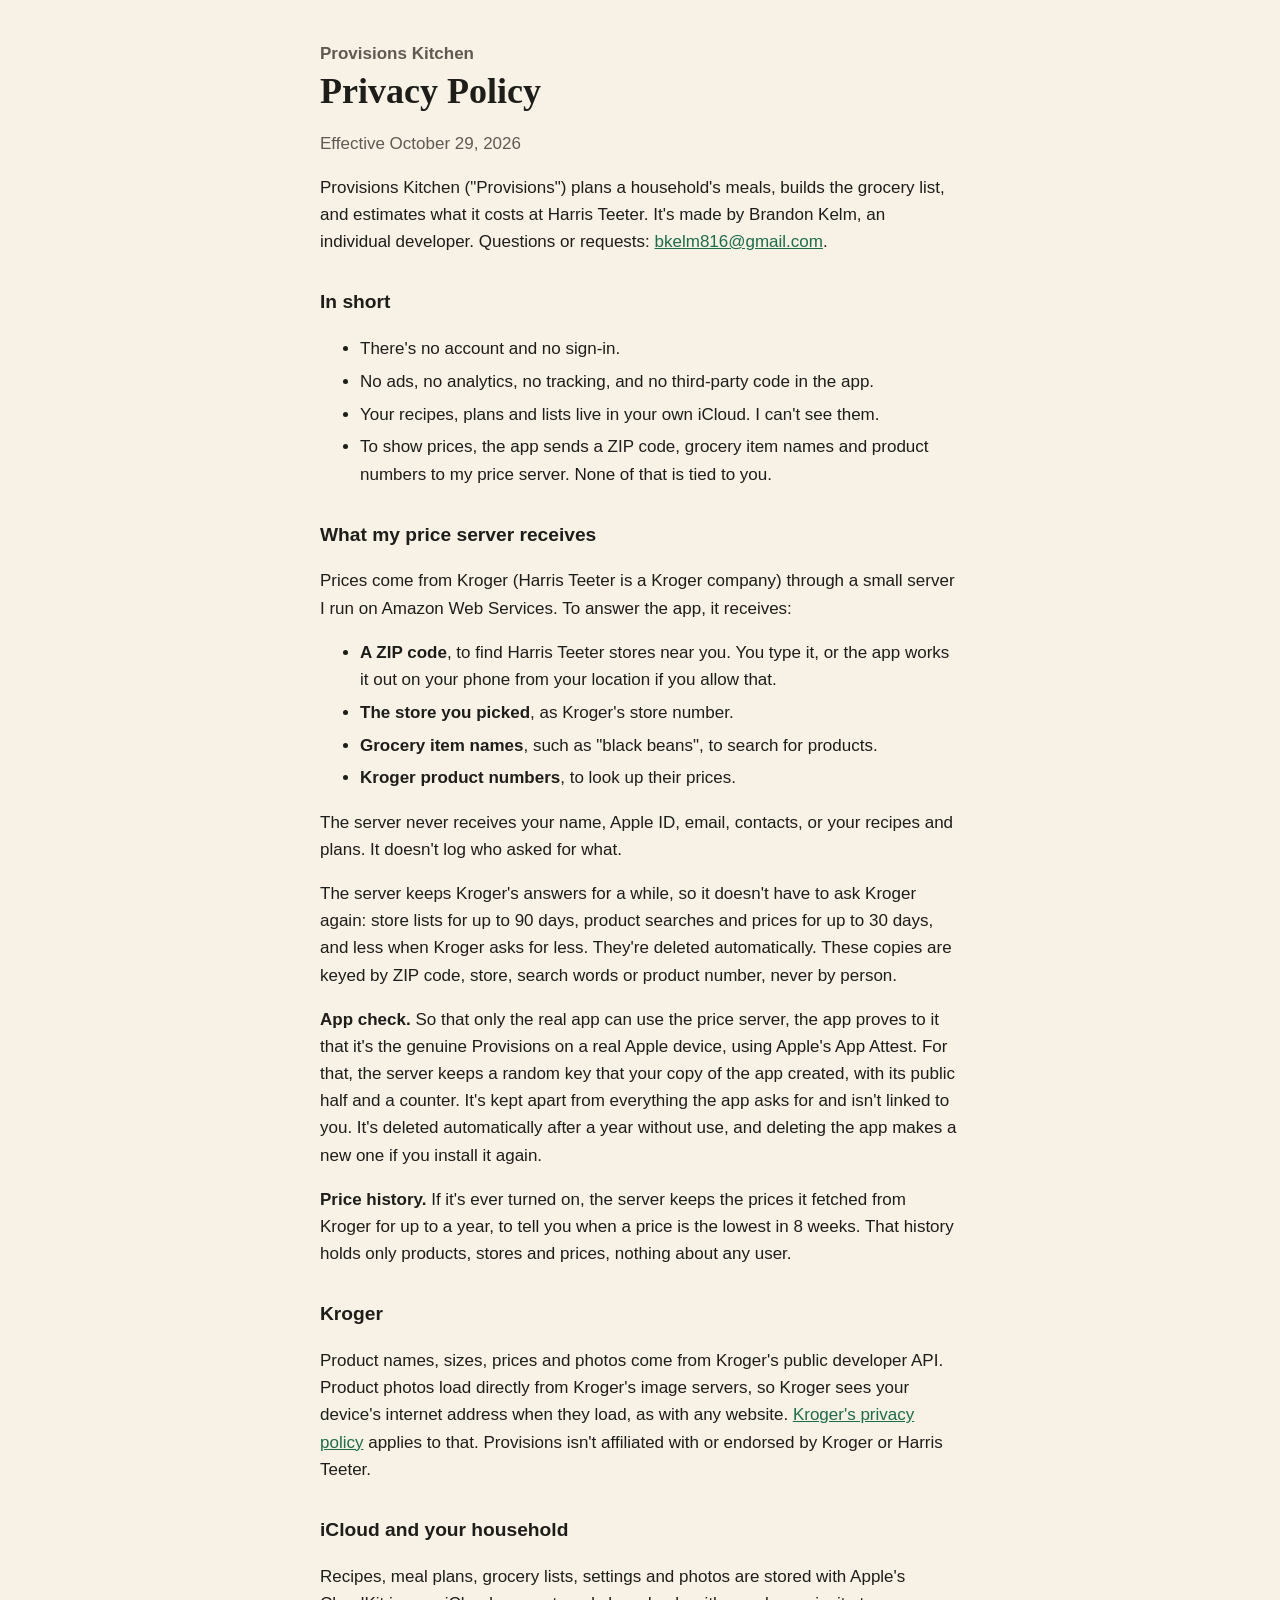
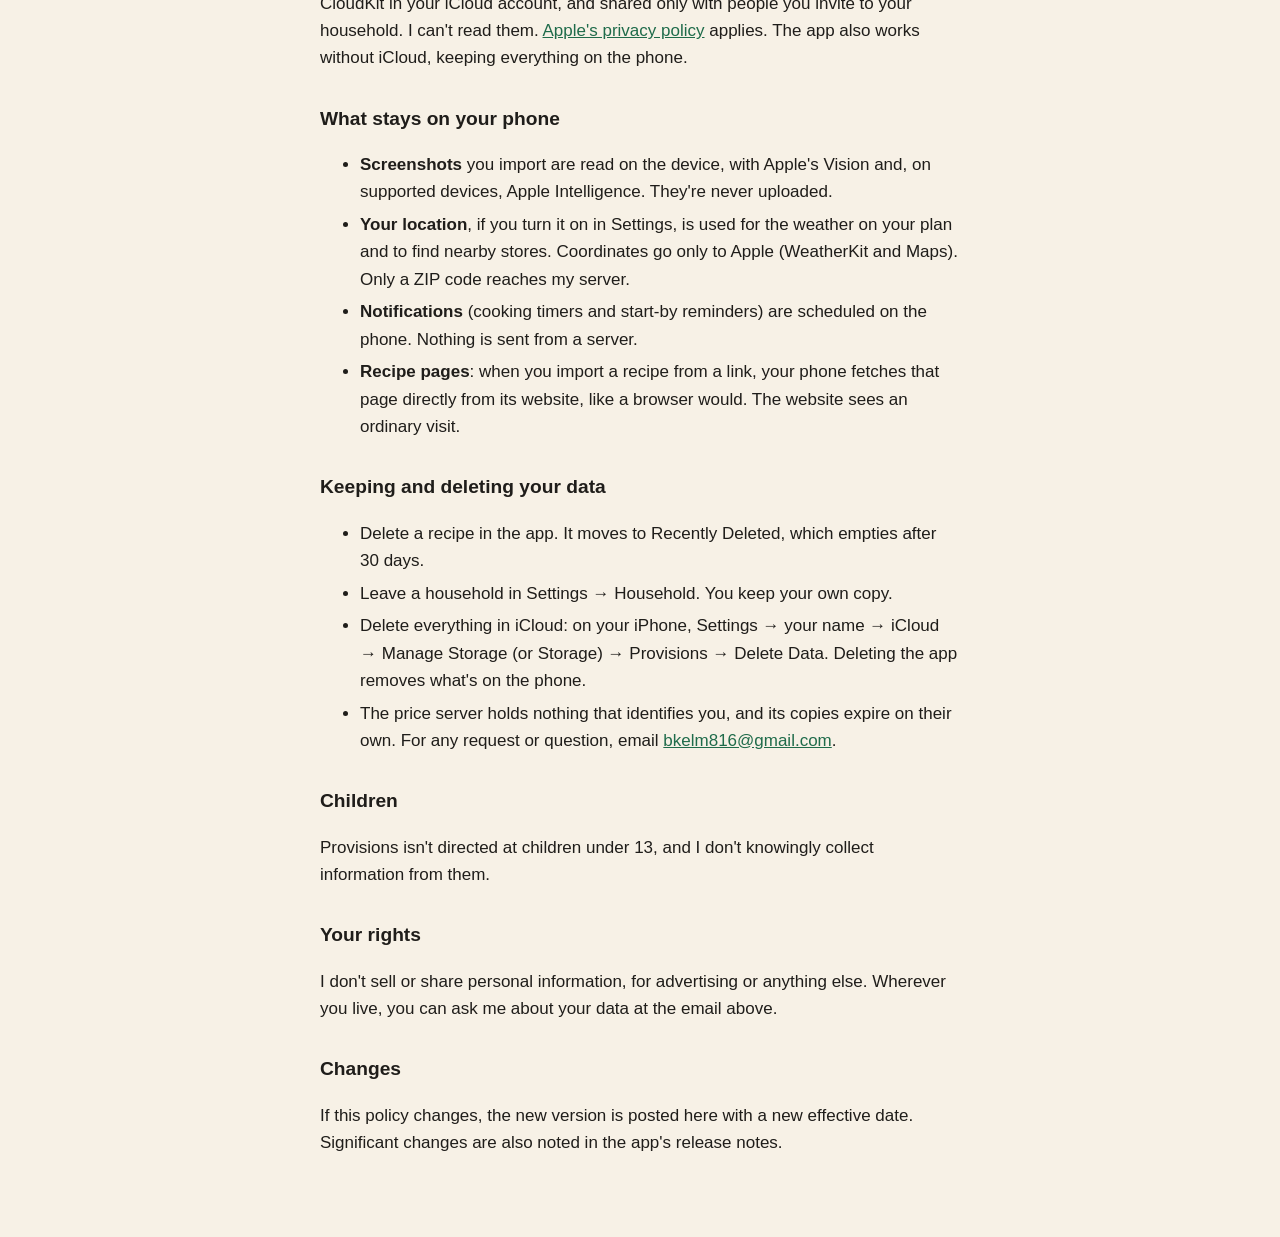
==== privacy/index.html @ fa4a28cb "Privacy policy and support pages Co-Authored-By: Claude Opus 5.5 <noreply@anthropic.com>" ====
<!doctype html>
<html lang="en">
<head>
<meta charset="utf-8">
<meta name="viewport" content="width=device-width, initial-scale=1">
<title>Privacy Policy · Provisions Kitchen</title>
<link rel="stylesheet" href="../style.css">
</head>
<body>
<main>
<p class="app"><a href="../support/">Provisions Kitchen</a></p>
<h1>Privacy Policy</h1>
<p class="meta">Effective October 29, 2026</p>

<p>Provisions Kitchen ("Provisions") plans a household's meals, builds the grocery list, and estimates what it costs at Harris Teeter. It's made by Brandon Kelm, an individual developer. Questions or requests: <a href="mailto:bkelm816@gmail.com">bkelm816@gmail.com</a>.</p>

<h2>In short</h2>
<ul>
<li>There's no account and no sign-in.</li>
<li>No ads, no analytics, no tracking, and no third-party code in the app.</li>
<li>Your recipes, plans and lists live in your own iCloud. I can't see them.</li>
<li>To show prices, the app sends a ZIP code, grocery item names and product numbers to my price server. None of that is tied to you.</li>
</ul>

<h2>What my price server receives</h2>
<p>Prices come from Kroger (Harris Teeter is a Kroger company) through a small server I run on Amazon Web Services. To answer the app, it receives:</p>
<ul>
<li><strong>A ZIP code</strong>, to find Harris Teeter stores near you. You type it, or the app works it out on your phone from your location if you allow that.</li>
<li><strong>The store you picked</strong>, as Kroger's store number.</li>
<li><strong>Grocery item names</strong>, such as "black beans", to search for products.</li>
<li><strong>Kroger product numbers</strong>, to look up their prices.</li>
</ul>
<p>The server never receives your name, Apple ID, email, contacts, or your recipes and plans. It doesn't log who asked for what.</p>
<p>The server keeps Kroger's answers for a while, so it doesn't have to ask Kroger again: store lists for up to 90 days, product searches and prices for up to 30 days, and less when Kroger asks for less. They're deleted automatically. These copies are keyed by ZIP code, store, search words or product number, never by person.</p>
<p><strong>App check.</strong> So that only the real app can use the price server, the app proves to it that it's the genuine Provisions on a real Apple device, using Apple's App Attest. For that, the server keeps a random key that your copy of the app created, with its public half and a counter. It's kept apart from everything the app asks for and isn't linked to you. It's deleted automatically after a year without use, and deleting the app makes a new one if you install it again.</p>
<p><strong>Price history.</strong> If it's ever turned on, the server keeps the prices it fetched from Kroger for up to a year, to tell you when a price is the lowest in 8 weeks. That history holds only products, stores and prices, nothing about any user.</p>

<h2>Kroger</h2>
<p>Product names, sizes, prices and photos come from Kroger's public developer API. Product photos load directly from Kroger's image servers, so Kroger sees your device's internet address when they load, as with any website. <a href="https://www.kroger.com/i/privacy-policy">Kroger's privacy policy</a> applies to that. Provisions isn't affiliated with or endorsed by Kroger or Harris Teeter.</p>

<h2>iCloud and your household</h2>
<p>Recipes, meal plans, grocery lists, settings and photos are stored with Apple's CloudKit in your iCloud account, and shared only with people you invite to your household. I can't read them. <a href="https://www.apple.com/legal/privacy/">Apple's privacy policy</a> applies. The app also works without iCloud, keeping everything on the phone.</p>

<h2>What stays on your phone</h2>
<ul>
<li><strong>Screenshots</strong> you import are read on the device, with Apple's Vision and, on supported devices, Apple Intelligence. They're never uploaded.</li>
<li><strong>Your location</strong>, if you turn it on in Settings, is used for the weather on your plan and to find nearby stores. Coordinates go only to Apple (WeatherKit and Maps). Only a ZIP code reaches my server.</li>
<li><strong>Notifications</strong> (cooking timers and start-by reminders) are scheduled on the phone. Nothing is sent from a server.</li>
<li><strong>Recipe pages</strong>: when you import a recipe from a link, your phone fetches that page directly from its website, like a browser would. The website sees an ordinary visit.</li>
</ul>

<h2>Keeping and deleting your data</h2>
<ul>
<li>Delete a recipe in the app. It moves to Recently Deleted, which empties after 30 days.</li>
<li>Leave a household in Settings → Household. You keep your own copy.</li>
<li>Delete everything in iCloud: on your iPhone, Settings → your name → iCloud → Manage Storage (or Storage) → Provisions → Delete Data. Deleting the app removes what's on the phone.</li>
<li>The price server holds nothing that identifies you, and its copies expire on their own. For any request or question, email <a href="mailto:bkelm816@gmail.com">bkelm816@gmail.com</a>.</li>
</ul>

<h2>Children</h2>
<p>Provisions isn't directed at children under 13, and I don't knowingly collect information from them.</p>

<h2>Your rights</h2>
<p>I don't sell or share personal information, for advertising or anything else. Wherever you live, you can ask me about your data at the email above.</p>

<h2>Changes</h2>
<p>If this policy changes, the new version is posted here with a new effective date. Significant changes are also noted in the app's release notes.</p>
</main>
</body>
</html>
---- style.css ----
:root {
  --paper: #f7f1e6;
  --ink: #1f1d1a;
  --muted: #5f5a52;
  --accent: #1f6b4a;
  color-scheme: light dark;
}

@media (prefers-color-scheme: dark) {
  :root {
    --paper: #1c1a17;
    --ink: #f2ede4;
    --muted: #b3ab9f;
    --accent: #6fcf9f;
  }
}

body {
  margin: 0;
  background: var(--paper);
  color: var(--ink);
  font: 1.0625rem/1.6 -apple-system, BlinkMacSystemFont, "Helvetica Neue", sans-serif;
}

main {
  max-width: 40rem;
  margin: 0 auto;
  padding: 2.5rem 1rem 4rem;
}

h1 {
  font-family: "New York", Georgia, serif;
  font-size: 2.25rem;
  line-height: 1.15;
  margin: 0.25rem 0 0.5rem;
}

h2 {
  font-size: 1.2rem;
  margin: 2rem 0 0.5rem;
}

a {
  color: var(--accent);
}

li + li {
  margin-top: 0.35rem;
}

.app {
  margin: 0;
  color: var(--muted);
  font-weight: 600;
}

.app a {
  color: inherit;
  text-decoration: none;
}

.meta {
  color: var(--muted);
}
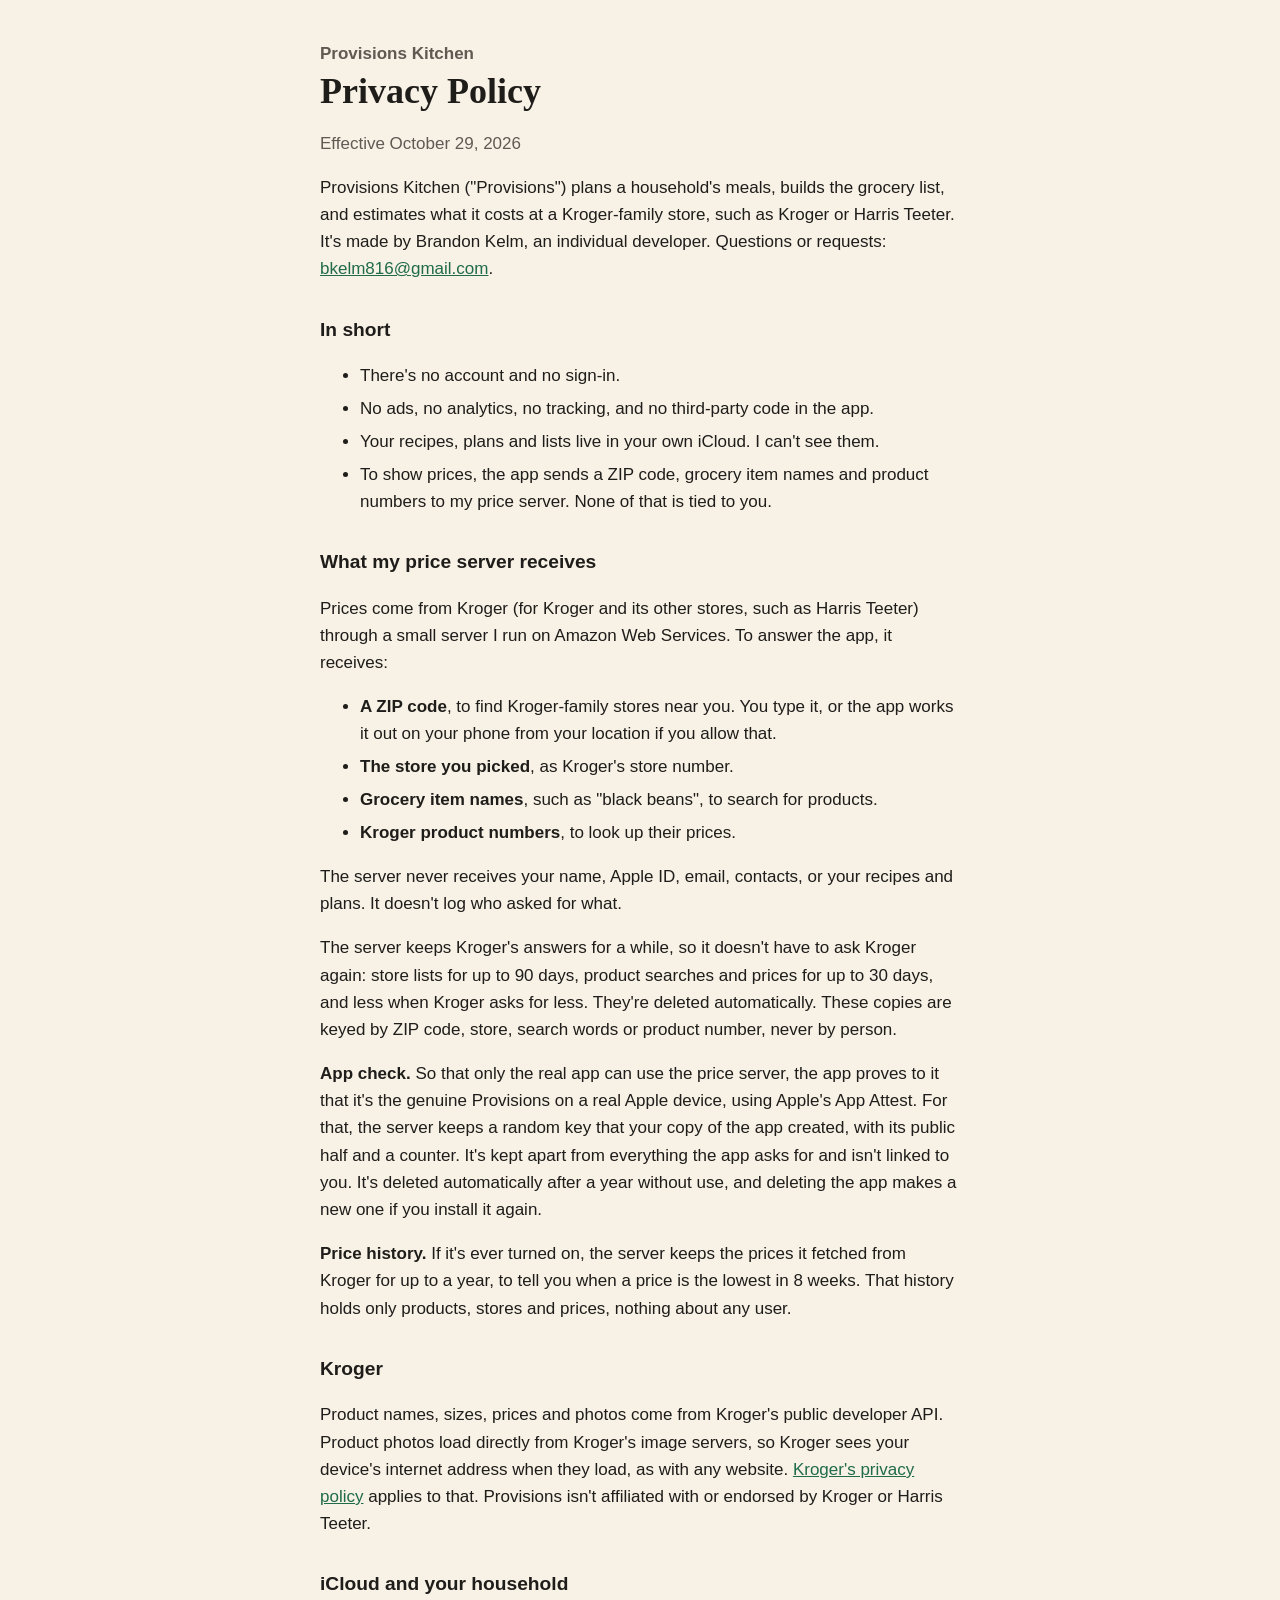
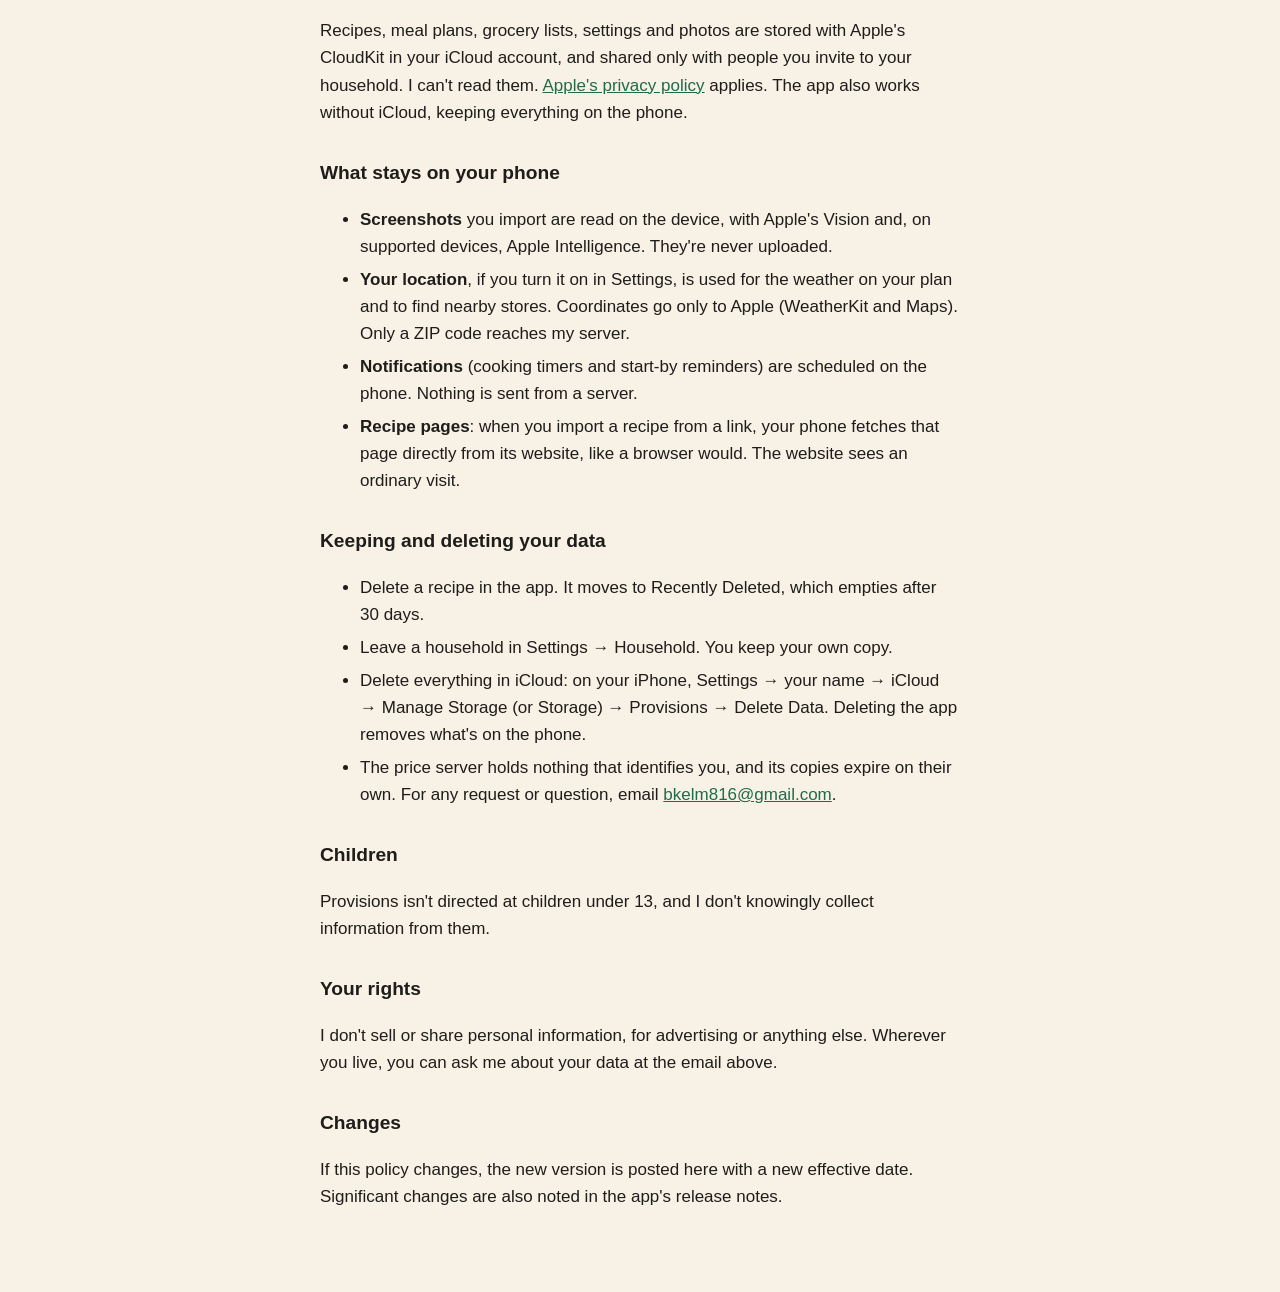
==== commit 030a1ec8: "Prices at every Kroger-family store, not only Harris Teeter Co-Authored-By: Claude Opus 5.5 <noreply" ====
--- a/privacy/index.html
+++ b/privacy/index.html
@@ -12,7 +12,7 @@
 <h1>Privacy Policy</h1>
 <p class="meta">Effective October 29, 2026</p>
 
-<p>Provisions Kitchen ("Provisions") plans a household's meals, builds the grocery list, and estimates what it costs at Harris Teeter. It's made by Brandon Kelm, an individual developer. Questions or requests: <a href="mailto:bkelm816@gmail.com">bkelm816@gmail.com</a>.</p>
+<p>Provisions Kitchen ("Provisions") plans a household's meals, builds the grocery list, and estimates what it costs at a Kroger-family store, such as Kroger or Harris Teeter. It's made by Brandon Kelm, an individual developer. Questions or requests: <a href="mailto:bkelm816@gmail.com">bkelm816@gmail.com</a>.</p>
 
 <h2>In short</h2>
 <ul>
@@ -23,9 +23,9 @@
 </ul>
 
 <h2>What my price server receives</h2>
-<p>Prices come from Kroger (Harris Teeter is a Kroger company) through a small server I run on Amazon Web Services. To answer the app, it receives:</p>
+<p>Prices come from Kroger (for Kroger and its other stores, such as Harris Teeter) through a small server I run on Amazon Web Services. To answer the app, it receives:</p>
 <ul>
-<li><strong>A ZIP code</strong>, to find Harris Teeter stores near you. You type it, or the app works it out on your phone from your location if you allow that.</li>
+<li><strong>A ZIP code</strong>, to find Kroger-family stores near you. You type it, or the app works it out on your phone from your location if you allow that.</li>
 <li><strong>The store you picked</strong>, as Kroger's store number.</li>
 <li><strong>Grocery item names</strong>, such as "black beans", to search for products.</li>
 <li><strong>Kroger product numbers</strong>, to look up their prices.</li>
